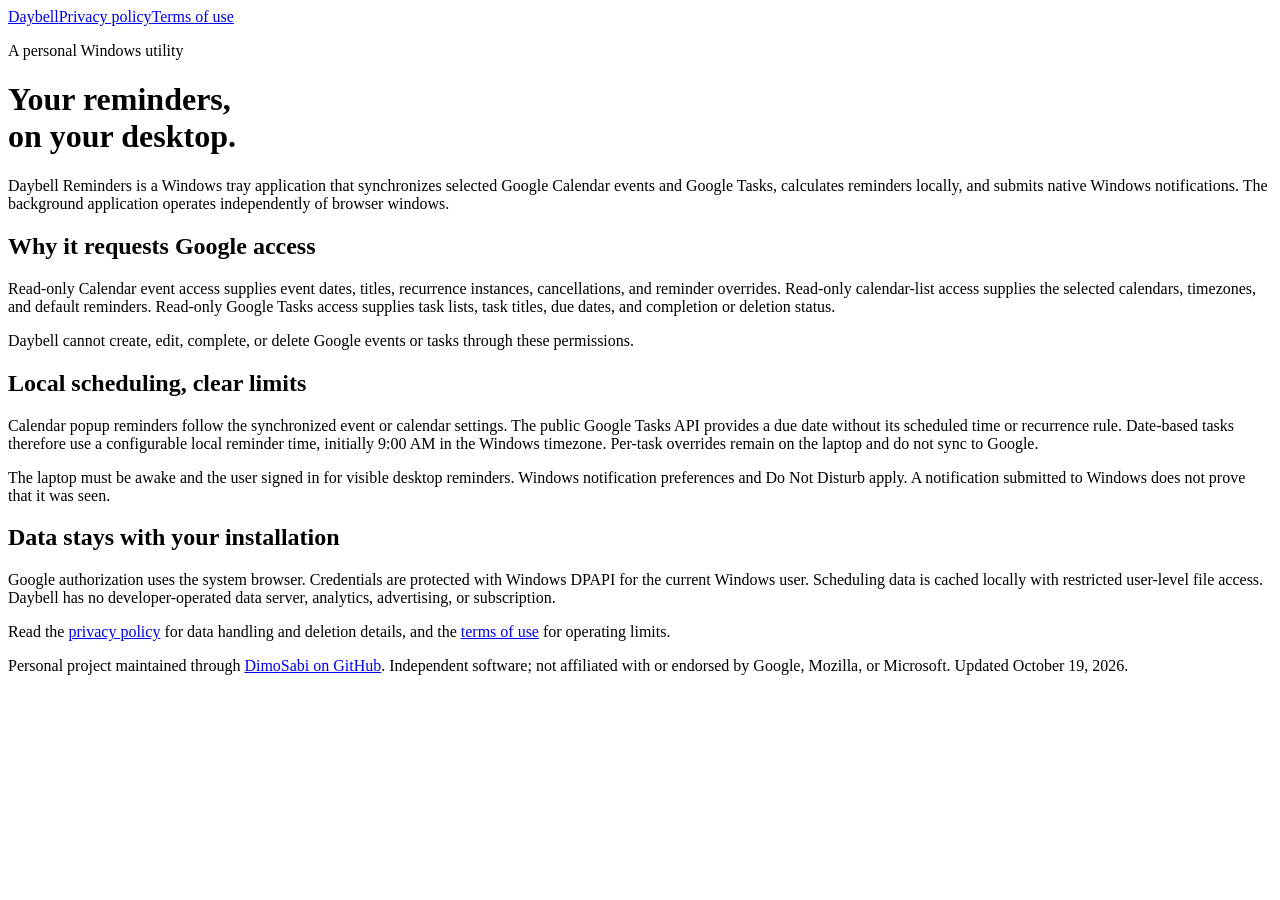
==== index.html @ fdb71d03 "Add Daybell index.html" ====
<!doctype html>
<html lang="en"><head><meta charset="utf-8"><meta name="viewport" content="width=device-width,initial-scale=1"><title>Daybell Reminders</title><meta name="description" content="A personal Windows tray application for Google Calendar and date-based Google Tasks reminders."><link rel="stylesheet" href="style.css"></head><body>
<nav aria-label="Main"><a href="index.html" aria-current="page">Daybell</a><a href="privacy.html">Privacy policy</a><a href="terms.html">Terms of use</a></nav>
<p class="eyebrow">A personal Windows utility</p><h1>Your reminders,<br>on your desktop.</h1>
<p>Daybell Reminders is a Windows tray application that synchronizes selected Google Calendar events and Google Tasks, calculates reminders locally, and submits native Windows notifications. The background application operates independently of browser windows.</p>
<div class="card"><h2>Why it requests Google access</h2><p>Read-only Calendar event access supplies event dates, titles, recurrence instances, cancellations, and reminder overrides. Read-only calendar-list access supplies the selected calendars, timezones, and default reminders. Read-only Google Tasks access supplies task lists, task titles, due dates, and completion or deletion status.</p><p>Daybell cannot create, edit, complete, or delete Google events or tasks through these permissions.</p></div>
<h2>Local scheduling, clear limits</h2><p>Calendar popup reminders follow the synchronized event or calendar settings. The public Google Tasks API provides a due date without its scheduled time or recurrence rule. Date-based tasks therefore use a configurable local reminder time, initially 9:00 AM in the Windows timezone. Per-task overrides remain on the laptop and do not sync to Google.</p>
<p>The laptop must be awake and the user signed in for visible desktop reminders. Windows notification preferences and Do Not Disturb apply. A notification submitted to Windows does not prove that it was seen.</p>
<h2>Data stays with your installation</h2><p>Google authorization uses the system browser. Credentials are protected with Windows DPAPI for the current Windows user. Scheduling data is cached locally with restricted user-level file access. Daybell has no developer-operated data server, analytics, advertising, or subscription.</p>
<p>Read the <a href="privacy.html">privacy policy</a> for data handling and deletion details, and the <a href="terms.html">terms of use</a> for operating limits.</p>
<footer>Personal project maintained through <a href="https://github.com/DimoSabi">DimoSabi on GitHub</a>. Independent software; not affiliated with or endorsed by Google, Mozilla, or Microsoft. Updated October 19, 2026.</footer></body></html>
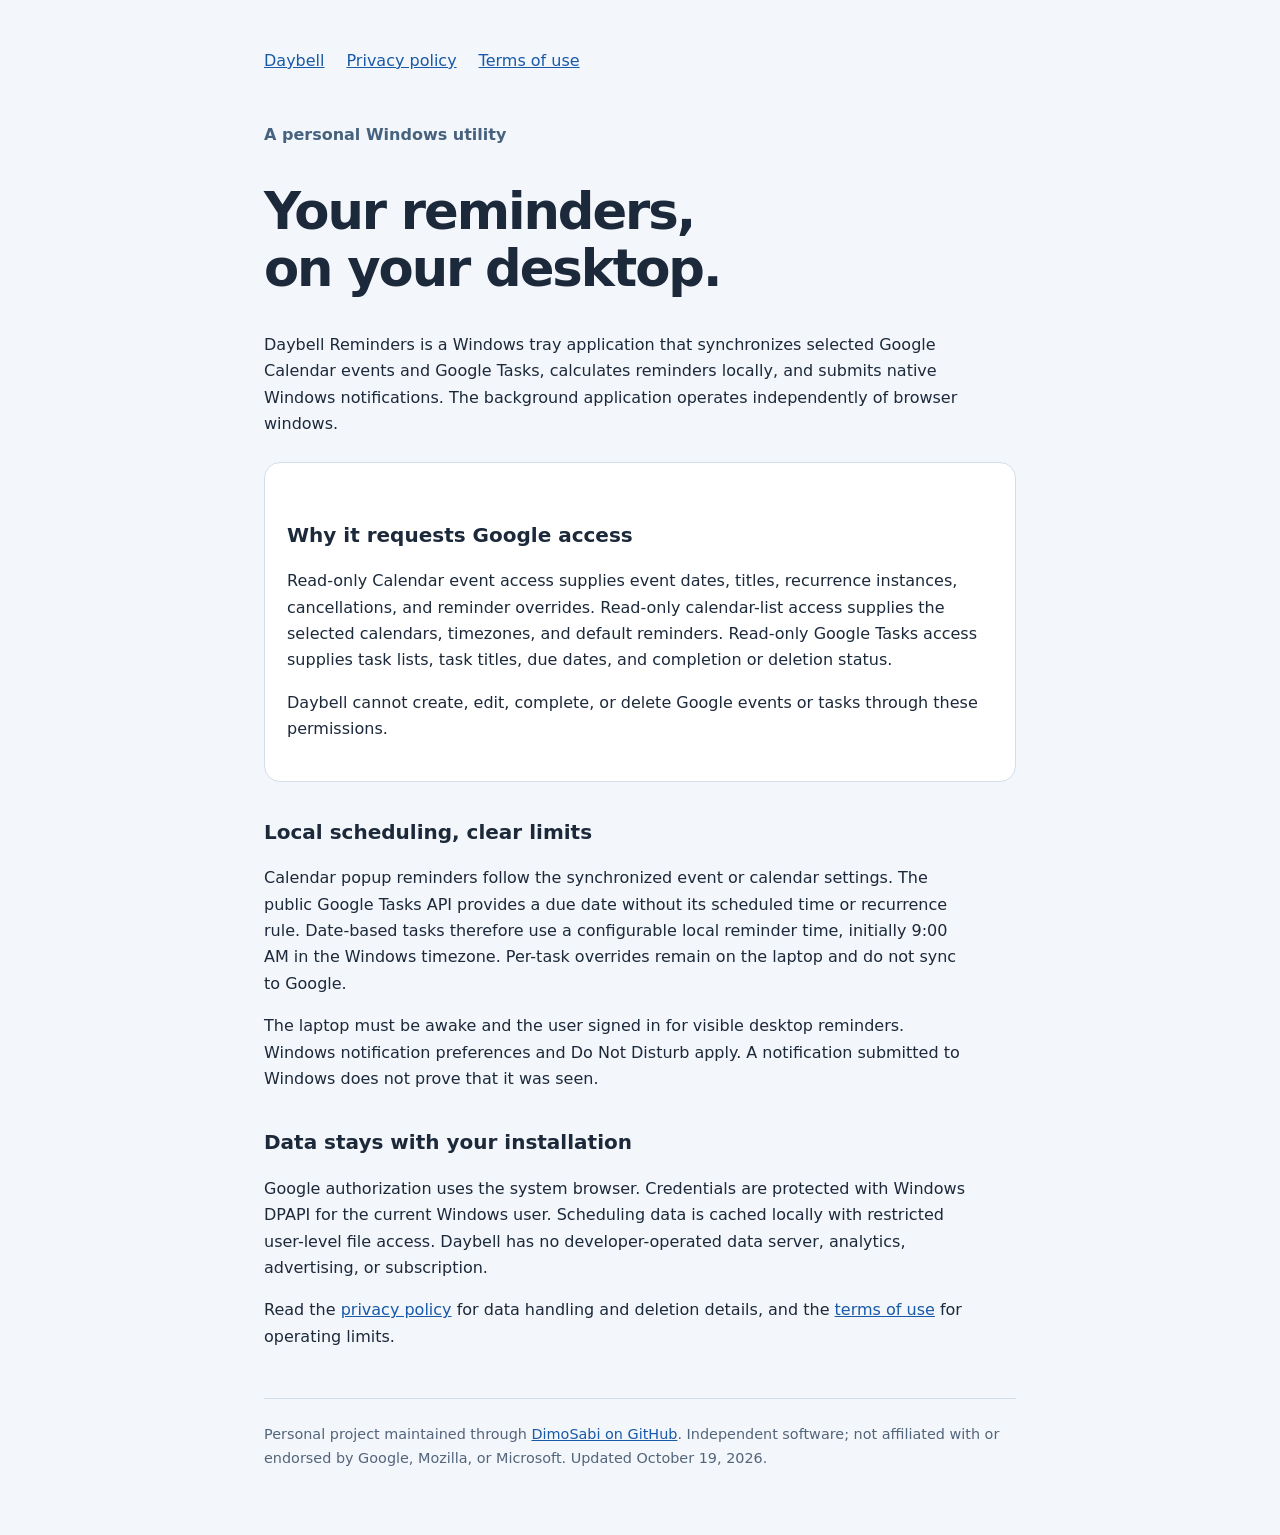
==== commit faed7342: "Add Google's public site-ownership verification tag" ====
--- a/index.html
+++ b/index.html
@@ -1,5 +1,5 @@
 <!doctype html>
-<html lang="en"><head><meta charset="utf-8"><meta name="viewport" content="width=device-width,initial-scale=1"><title>Daybell Reminders</title><meta name="description" content="A personal Windows tray application for Google Calendar and date-based Google Tasks reminders."><link rel="stylesheet" href="style.css"></head><body>
+<html lang="en"><head><meta charset="utf-8"><meta name="viewport" content="width=device-width,initial-scale=1"><title>Daybell Reminders</title><meta name="description" content="A personal Windows tray application for Google Calendar and date-based Google Tasks reminders."><link rel="stylesheet" href="style.css"><meta name="google-site-verification" content="uc10f3slM_cZlR-SQDO_S_zRFcBKTvK9r_Rf9YmOL0Y" /></head><body>
 <nav aria-label="Main"><a href="index.html" aria-current="page">Daybell</a><a href="privacy.html">Privacy policy</a><a href="terms.html">Terms of use</a></nav>
 <p class="eyebrow">A personal Windows utility</p><h1>Your reminders,<br>on your desktop.</h1>
 <p>Daybell Reminders is a Windows tray application that synchronizes selected Google Calendar events and Google Tasks, calculates reminders locally, and submits native Windows notifications. The background application operates independently of browser windows.</p>
--- a/style.css
+++ b/style.css
@@ -0,0 +1 @@
+:root{color-scheme:light;font-family:system-ui,sans-serif;color:#1c293a;background:#f3f6fa}*{box-sizing:border-box}body{max-width:800px;margin:auto;padding:48px 24px 64px;line-height:1.65}nav{display:flex;gap:22px;flex-wrap:wrap;margin-bottom:48px}a{color:#1859a8}h1{font-size:clamp(2rem,7vw,3.2rem);line-height:1.12;letter-spacing:-.04em}h2{font-size:1.25rem;margin-top:34px}p,li{max-width:70ch}.eyebrow{font-weight:650;color:#46627e}.card{background:white;border:1px solid #d4deea;border-radius:16px;padding:22px;margin:24px 0}.muted,footer{color:#53657b}footer{border-top:1px solid #d4deea;margin-top:48px;padding-top:24px;font-size:.9rem}code{overflow-wrap:anywhere}li{margin:8px 0}
